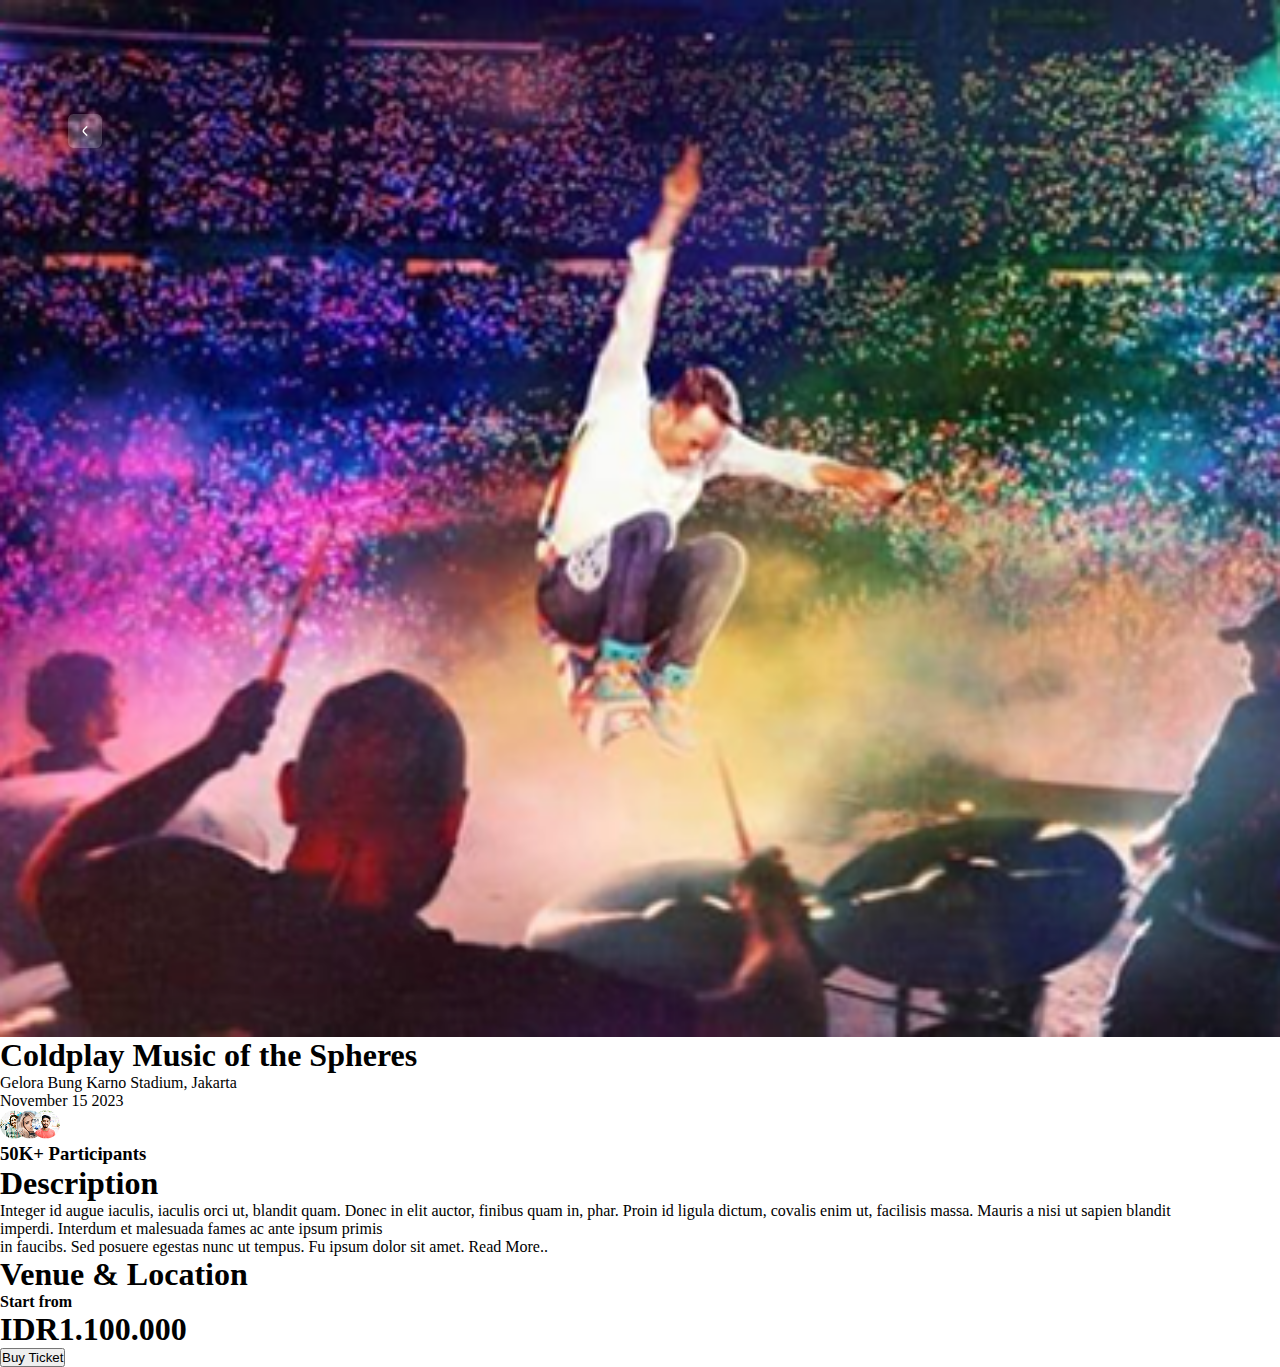
==== views/detail.html @ d420859d "feat: :construction: detail's banner finished" ====
<!DOCTYPE html>
<html lang="en">
<head>
    <meta charset="UTF-8">
    <meta name="viewport" content="width=device-width, initial-scale=1.0">
    <link rel="stylesheet" href="/css/detail.css">
    <title>Conciertos Conectados</title>
</head>
<body>
    <header>
        <div class="banner">
            <img src="../storage/img/banner2.png" alt="">
        </div>
        <div class="back">
            <a href="/views/home.html"><img src="/storage/img/back.png" alt=""></a>
        </div>
    </header>
    <main>
        <section class="txt">
            <div class="div_txt">
                <h1>Coldplay<span> Music of the Spheres</span></h1>
                <p>Gelora Bung Karno Stadium, Jakarta</p>
                <p>November 15 2023</p>
            </div>
            <div class="div_txt2">
                <img src="/storage/img/grupo1.png" alt="">
                <h3>50K+ Participants</h3>
            </div>
        </section>
        <section>
            <div class="div_texto">
                <h1>Description</h1>
                <p>Integer id augue iaculis, iaculis orci ut, blandit quam. Donec in elit auctor, finibus quam in, phar. Proin id ligula dictum, covalis enim ut, facilisis massa. Mauris a nisi ut sapien blandit<br>imperdi. Interdum et malesuada fames ac ante ipsum primis<br>in faucibs. Sed posuere egestas nunc ut tempus. Fu ipsum dolor sit amet. <span>Read More..</span></p>
            </div>
        </section>
        <section>
            <div class="div_venue">
                <h1>Venue & Location</h1>
            </div>
            <div id="map"></div>
        </section>
    </main>
    <!-- <script>
        // Función para inicializar el mapa
        function initMap() {
          const sanFrancisco = { lat: 37.7749, lng: -122.4194 };
    
          // Crear un nuevo mapa centrado en San Francisco
          const map = new google.maps.Map(document.getElementById("map"), {
            zoom: 12,
            center: sanFrancisco,
          });
    
          // Agregar un marcador en San Francisco
          const marker = new google.maps.Marker({
            position: sanFrancisco,
            map: map,
            title: "San Francisco",
          });
        }
      </script>
    
      Cargar la API de Google Maps con tu clave API -->
      <!-- <script
        src="https://maps.googleapis.com/maps/api/js?key=AIzaSyAeQ204qAN24hSd-HrSmSagc6vu0CMZU20&callback=initMap&v=weekly"
        async
        defer
      ></script> -->
      <section class="caja_final">
        <div class="caja1">
            <h4>Start from</h4>
            <h1>IDR1.100.000</h1>
        </div>
        <div class="caja2">
            <button>Buy Ticket</button>
        </div>
      </section>
</body>
</html>
---- css/detail.css ----
@import url(/css/variables.css);
* {
    margin: 0;
    padding: 0;
    box-sizing: border-box;
}
header{
    position: relative;
}
.banner{
    display: flex;
    width: 100%;
    justify-content: center;
    align-items: center;
    z-index: -1;
 
}
.banner img{
    width: 100%;
    height: 100%;
    z-index: -1;
}
.back{
    position: absolute;
    left: 5%;
    top: 11%;
    width: 34px;
    height: 34px;
}
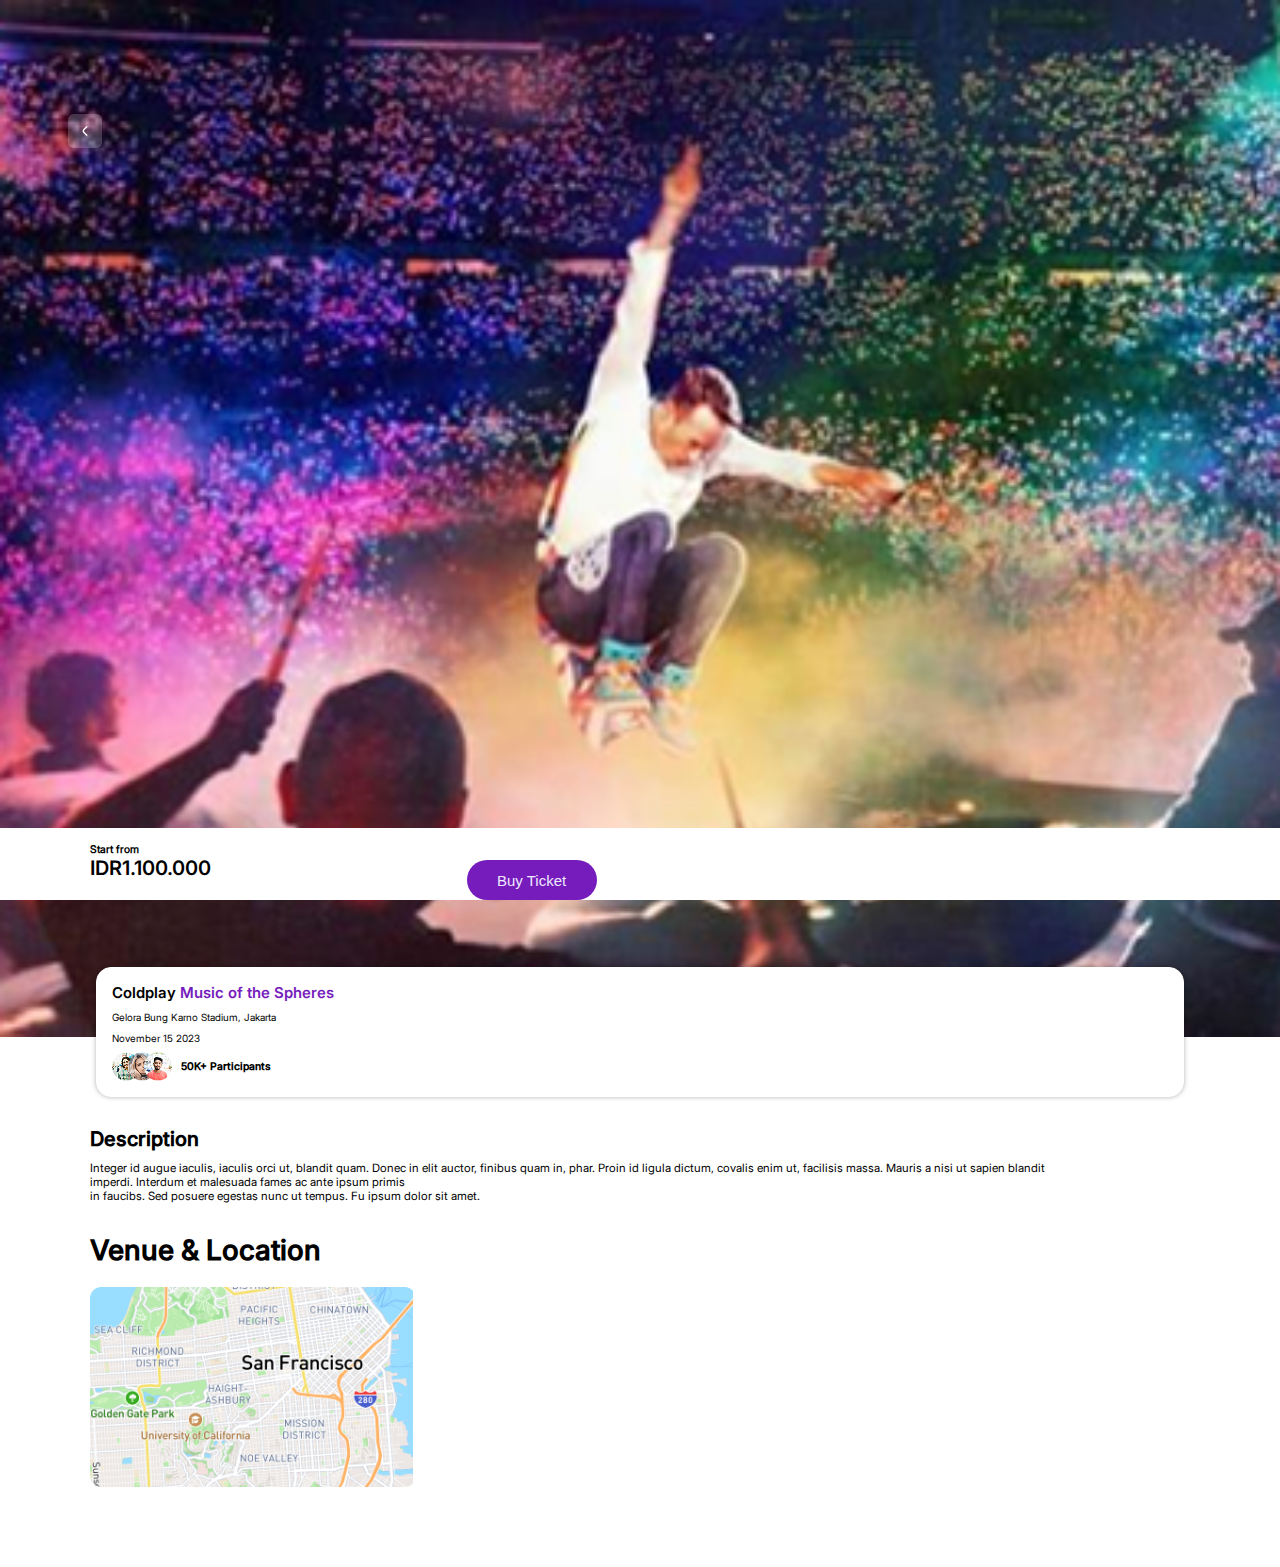
==== commit 565ccb9e: "feat: :construction: detail's main in construction" ====
--- a/views/detail.html
+++ b/views/detail.html
@@ -9,9 +9,9 @@
 <body>
     <header>
         <div class="banner">
-            <img src="../storage/img/banner2.png" alt="">
+            <img src="/storage/img/banner2.png" alt="">
         </div>
-        <div class="back">
+        <div class="fn">
             <a href="/views/home.html"><img src="/storage/img/back.png" alt=""></a>
         </div>
     </header>
@@ -40,32 +40,9 @@
             <div id="map"></div>
         </section>
     </main>
-    <!-- <script>
-        // Función para inicializar el mapa
-        function initMap() {
-          const sanFrancisco = { lat: 37.7749, lng: -122.4194 };
-    
-          // Crear un nuevo mapa centrado en San Francisco
-          const map = new google.maps.Map(document.getElementById("map"), {
-            zoom: 12,
-            center: sanFrancisco,
-          });
-    
-          // Agregar un marcador en San Francisco
-          const marker = new google.maps.Marker({
-            position: sanFrancisco,
-            map: map,
-            title: "San Francisco",
-          });
-        }
-      </script>
-    
-      Cargar la API de Google Maps con tu clave API -->
-      <!-- <script
-        src="https://maps.googleapis.com/maps/api/js?key=AIzaSyAeQ204qAN24hSd-HrSmSagc6vu0CMZU20&callback=initMap&v=weekly"
-        async
-        defer
-      ></script> -->
+    <div class="mapa">
+        <img src="/storage/img/Mask group.png" alt="">
+    </div>
       <section class="caja_final">
         <div class="caja1">
             <h4>Start from</h4>
--- a/css/detail.css
+++ b/css/detail.css
@@ -20,10 +20,132 @@
     height: 100%;
     z-index: -1;
 }
-.back{
+.fn{
     position: absolute;
     left: 5%;
     top: 11%;
     width: 34px;
     height: 34px;
 }
+
+
+.txt{
+    border: 1px solid white;
+    box-shadow: 0 0 5px rgba(0, 0, 0, 0.3);
+    z-index: 1;
+    position: relative;
+    display: flex;
+    justify-self: center;
+    flex-direction: column;
+    width: 85%;
+    bottom: 70px;
+    height: auto;
+    background-color: var(--color-11);
+    /* background-color: green; */
+    border-radius: 15px;
+    padding: 15px;
+}
+.div_txt h1{
+    font-family: "inter";
+    font-size: 15px;
+}
+span{
+    color: var(--color-10);
+}
+.div_txt p{
+    font-size: 10px;
+    padding-top: 9px;
+    /* padding-bottom: 7px; */
+    font-family: "inter-regular";
+}
+.div_txt2{
+    font-family: "inter-medium";
+    font-size: 9px;
+    padding-top: 8px;
+    display: flex;
+    gap: 9px;
+    align-items: center;
+}
+.div_texto{
+    /* background-color: blue; */
+    margin-left: 7%;
+    margin-right: 7%;
+    margin-top: -40px;
+    margin-bottom: 30px;
+}
+.div_texto h1{
+    font-size: 20px;
+    font-family: "inter-medium";
+}
+.div_texto p{
+    padding-top: 10px;
+    font-family: "inter-regular";
+    font-size: 11.5px;
+}
+.div_texto p span{
+    color: var(--color-11);
+}
+.div_venue{
+    font-size: 14px;
+    font-family: "inter-medium";
+    margin-left: 7%;
+    padding-bottom: 20px;
+}
+
+
+.caja_final {
+  display: flex;
+  flex-direction: row;
+  position: fixed;
+  bottom: 0;
+  left: 0;
+  width: 100%;
+  background-color: #fff;
+  z-index: 1000;
+}
+
+.caja1 {
+  padding-left: 7%;
+  padding-top: 15px;
+  padding-bottom: 7px;
+}
+
+.caja1 h4 {
+  font-family: "inter-regular";
+  font-size: 10.5px;
+}
+
+.caja1 h1 {
+  font-size: 20px;
+  font-family: "inter";
+}
+
+.caja2 {
+  margin-left: 20%;
+  margin-top: 2.5%;
+  align-items: center;
+}
+
+.caja2 button {
+  background-color: var(--color-10);
+  border-radius: 30px;
+  border: none;
+  width: 130px;
+  height: 40px;
+  margin-right: 7%;
+  font-size: 15px;
+  color: var(--color-4);
+}
+
+.back{
+    /* background-color: aqua; */
+}
+
+.mapa{
+    height: 200px;
+    width: 85%;
+    display: flex;
+    margin-left: 7%;
+    margin-bottom: 80px;
+    border-radius: 20px;
+}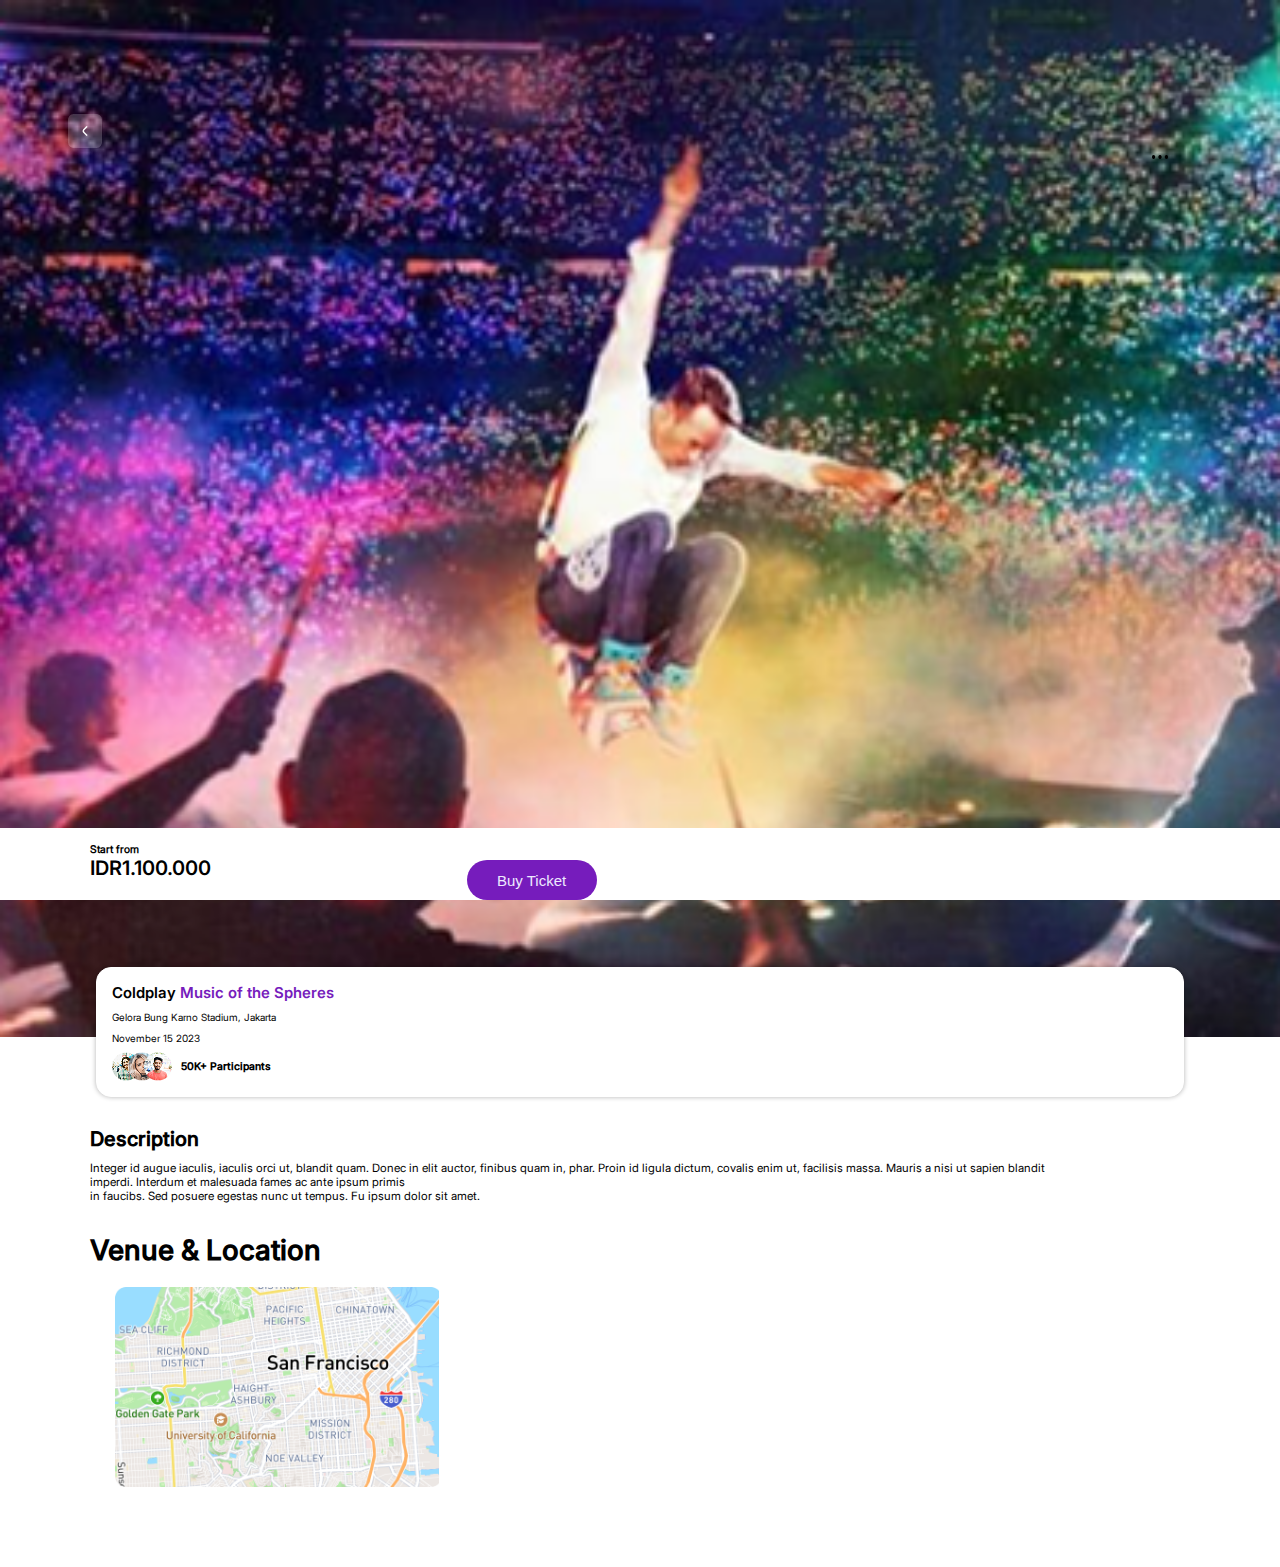
==== commit 66b003bd: "feat: :construction: add options and edit images position" ====
--- a/views/detail.html
+++ b/views/detail.html
@@ -13,6 +13,9 @@
         </div>
         <div class="fn">
             <a href="/views/home.html"><img src="/storage/img/back.png" alt=""></a>
+        </div>
+        <div class="ptos">
+            <a href="#"><img src="/storage/img/puntos.png" alt=""> </a>
         </div>
     </header>
     <main>
@@ -49,7 +52,8 @@
             <h1>IDR1.100.000</h1>
         </div>
         <div class="caja2">
-            <button>Buy Ticket</button>
+            
+            <a href="/views/home.html"><button>Buy Ticket</button></a>
         </div>
       </section>
 </body>
--- a/css/detail.css
+++ b/css/detail.css
@@ -145,7 +145,14 @@
     height: 200px;
     width: 85%;
     display: flex;
-    margin-left: 7%;
+    margin-left: 9%;
     margin-bottom: 80px;
     border-radius: 20px;
+}
+
+.ptos{
+    position: absolute;
+    top: 14%;
+    left: 90%;
+    /* background-color: violet; */
 }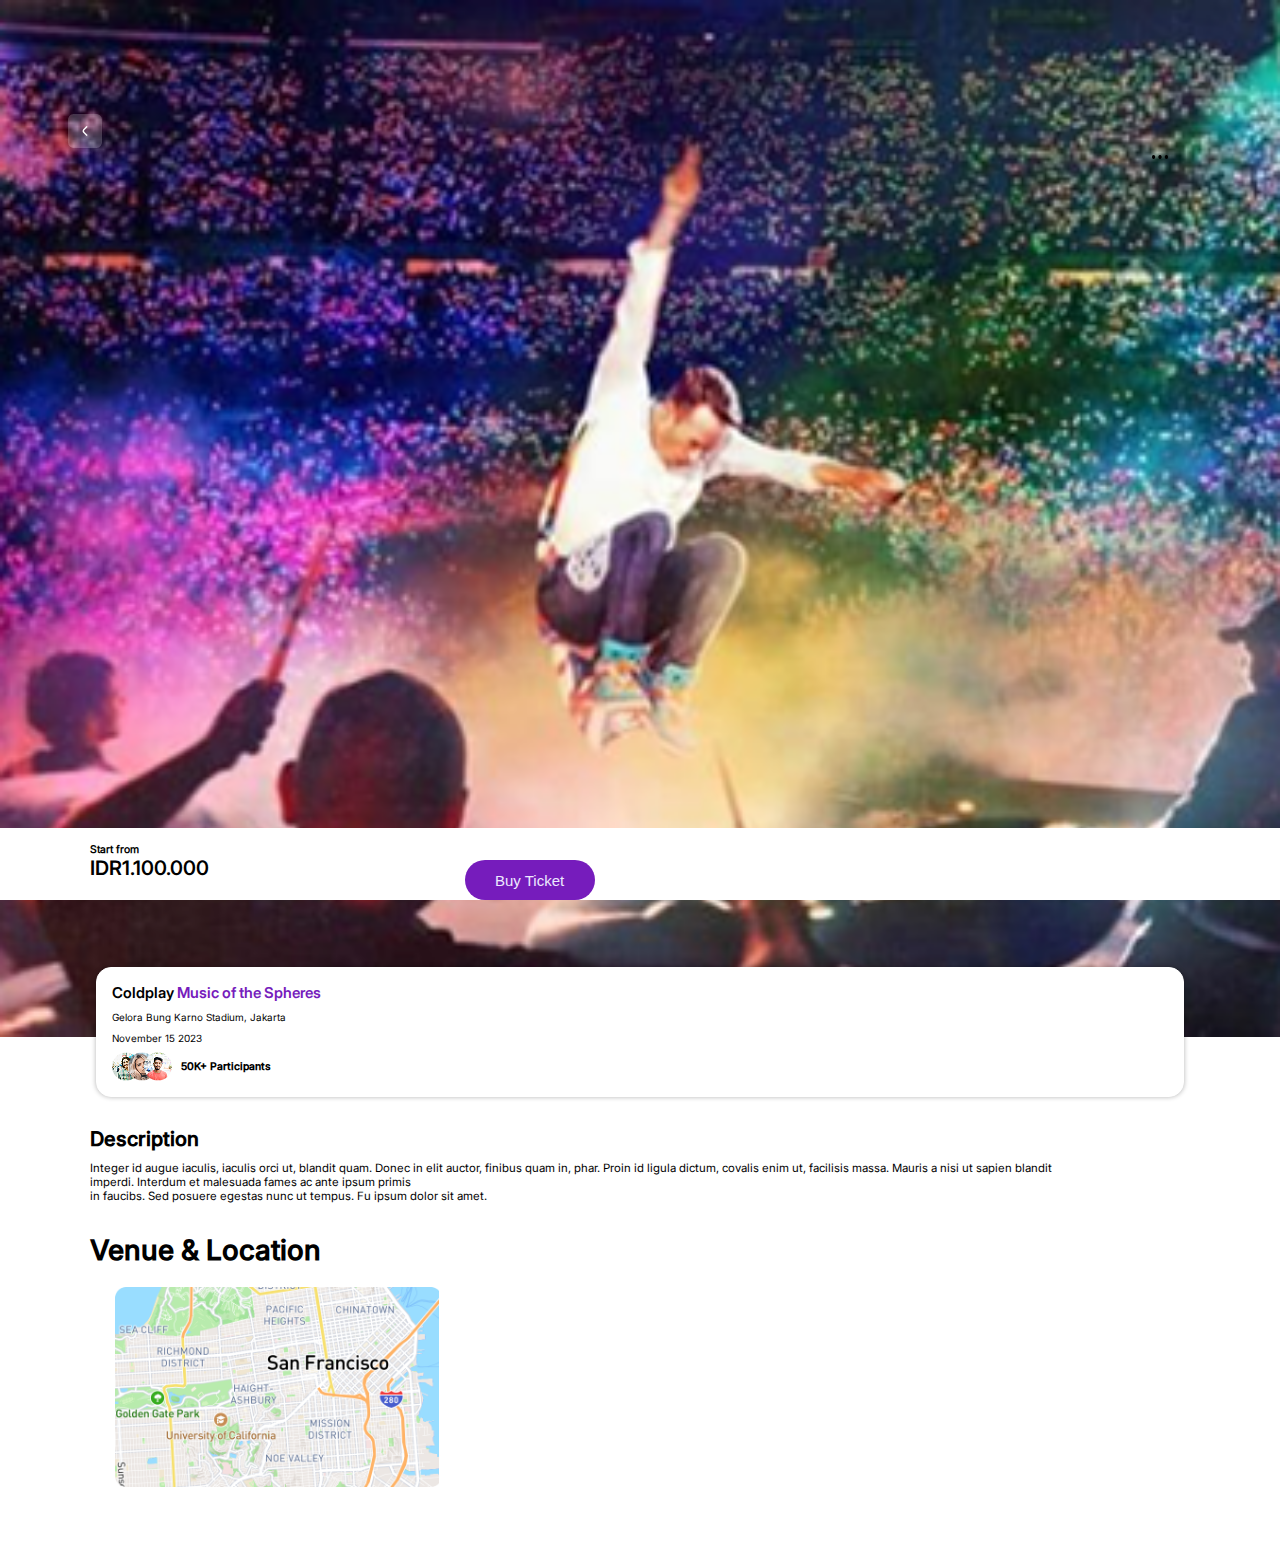
==== commit 01bdc0fc: "feat: :memo: edit readme" ====
--- a/views/detail.html
+++ b/views/detail.html
@@ -3,19 +3,19 @@
 <head>
     <meta charset="UTF-8">
     <meta name="viewport" content="width=device-width, initial-scale=1.0">
-    <link rel="stylesheet" href="/css/detail.css">
+    <link rel="stylesheet" href="../css/detail.css">
     <title>Conciertos Conectados</title>
 </head>
 <body>
     <header>
         <div class="banner">
-            <img src="/storage/img/banner2.png" alt="">
+            <img src="../storage/img/banner2.png" alt="">
         </div>
         <div class="fn">
-            <a href="/views/home.html"><img src="/storage/img/back.png" alt=""></a>
+            <a href="../index.html"><img src="../storage/img/back.png" alt=""></a>
         </div>
         <div class="ptos">
-            <a href="#"><img src="/storage/img/puntos.png" alt=""> </a>
+            <a href="#"><img src="../storage/img/puntos.png" alt=""> </a>
         </div>
     </header>
     <main>
@@ -26,7 +26,7 @@
                 <p>November 15 2023</p>
             </div>
             <div class="div_txt2">
-                <img src="/storage/img/grupo1.png" alt="">
+                <img src="../storage/img/grupo1.png" alt="">
                 <h3>50K+ Participants</h3>
             </div>
         </section>
@@ -44,7 +44,7 @@
         </section>
     </main>
     <div class="mapa">
-        <img src="/storage/img/Mask group.png" alt="">
+        <img src="../storage/img/Mask group.png" alt="">
     </div>
       <section class="caja_final">
         <div class="caja1">
@@ -53,7 +53,7 @@
         </div>
         <div class="caja2">
             
-            <a href="/views/home.html"><button>Buy Ticket</button></a>
+            <a href="../views/ticket.html"><button>Buy Ticket</button></a>
         </div>
       </section>
 </body>
--- a/css/detail.css
+++ b/css/detail.css
@@ -1,4 +1,4 @@
-@import url(/css/variables.css);
+@import url(variables.css);
 * {
     margin: 0;
     padding: 0;
